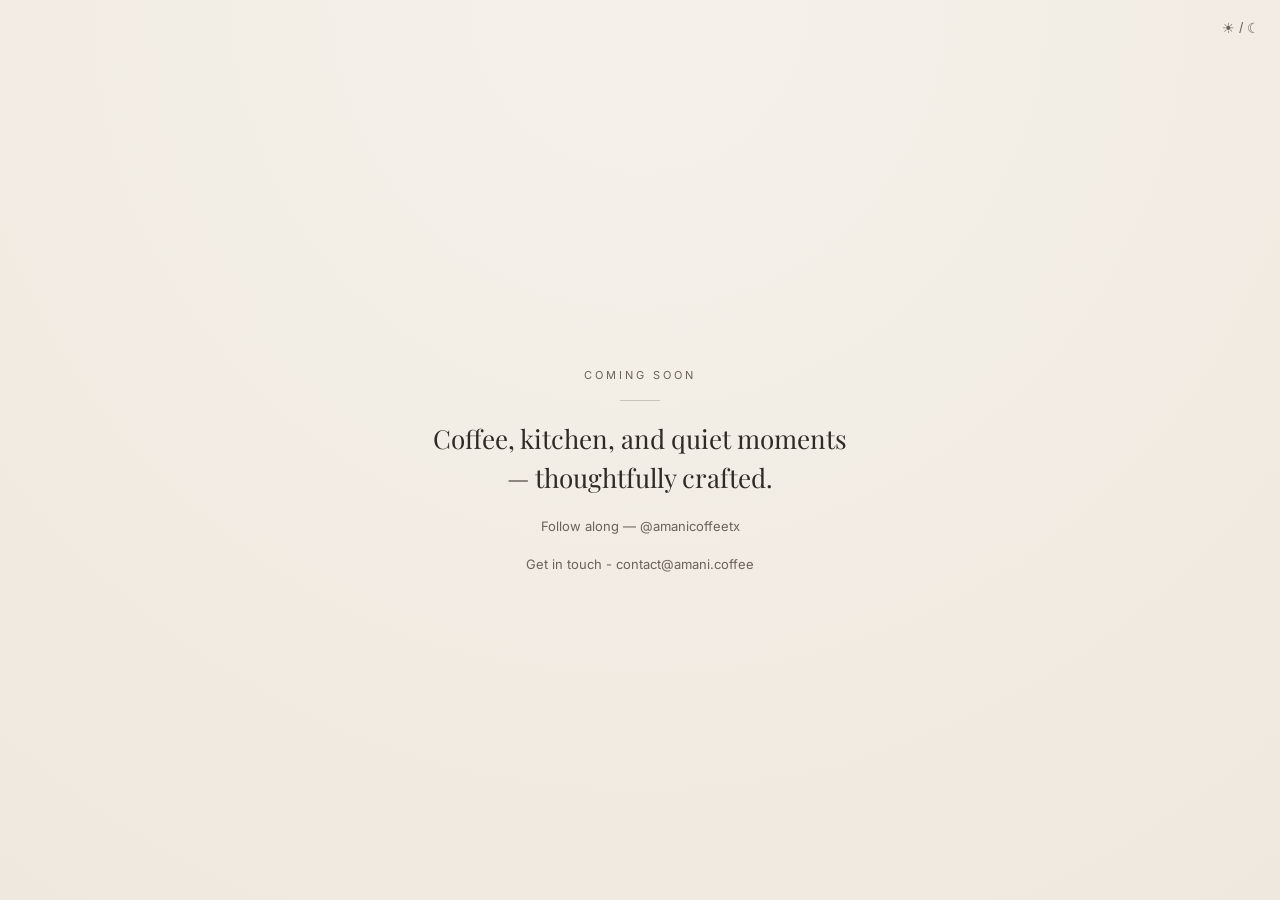
==== index.html @ 6abca42f "Update index.html" ====
<!DOCTYPE html>
<html lang="en" data-theme="light">
<head>
  <meta charset="UTF-8" />
  <meta name="viewport" content="width=device-width, initial-scale=1.0"/>
  <title>amani – coming soon</title>

  <link href="https://fonts.googleapis.com/css2?family=Inter:wght@300;400;500&family=Playfair+Display:wght@400;500&display=swap" rel="stylesheet">
  <link rel="stylesheet" href="styles.css" />
</head>
<body>

<button id="theme-toggle">☀︎ / ☾</button>

<main class="container">

  <div class="logo"></div>

  <div class="content">
    <p class="eyebrow">coming soon</p>

    <div class="divider"></div>

    <h1>
      Coffee, kitchen, and quiet moments —
      thoughtfully crafted.
    </h1>

    <div class="social">
      <a href="https://instagram.com/amanicoffeetx" target="_blank">
        Follow along — @amanicoffeetx
      </a>
    </div>

    <div class="social">
      <a href="mailto:contact@amani.coffee">Get in touch - contact@amani.coffee</a>
    </div>
  </div>

</main>

<script>
const toggle = document.getElementById('theme-toggle');
const root = document.documentElement;

const savedTheme = localStorage.getItem('theme');
if (savedTheme) {
  root.setAttribute('data-theme', savedTheme);
} else {
  const prefersDark = window.matchMedia('(prefers-color-scheme: dark)').matches;
  root.setAttribute('data-theme', prefersDark ? 'dark' : 'light');
}

toggle.addEventListener('click', () => {
  const current = root.getAttribute('data-theme');
  const next = current === 'dark' ? 'light' : 'dark';
  root.setAttribute('data-theme', next);
  localStorage.setItem('theme', next);
});
</script>

</body>
</html>
---- styles.css ----
* {
  margin: 0;
  padding: 0;
  box-sizing: border-box;
}

:root {
  --bg: #f5f1ea;
  --bg-soft: #efe8de;
  --text-primary: #2f2a26;
  --text-secondary: #6b625b;
  --accent: #d8cfc3;
}

[data-theme="dark"] {
  --bg: #121212;
  --bg-soft: #1a1a1a;
  --text-primary: #f5f5f5;
  --text-secondary: #b8b8b8;
  --accent: #2a2a2a;
}

body {
  position: relative;
  min-height: 100vh;
  background: radial-gradient(circle at top, var(--bg), var(--bg-soft));
  font-family: 'Inter', sans-serif;
  color: var(--text-primary);
  display: flex;
  align-items: center;
  justify-content: center;
  padding: 24px;
}

.container {
  display: flex;
  flex-direction: column;
  align-items: center;
  gap: 40px;
  max-width: 520px;
  width: 100%;
  text-align: center;
  animation: fadeIn 1.2s ease;
}

.logo {
  width: clamp(180px, 34vw, 300px);
  height: auto;
}

.content {
  display: flex;
  flex-direction: column;
  align-items: center;
  gap: 18px;
}

.eyebrow {
  font-size: 11px;
  letter-spacing: 3px;
  text-transform: uppercase;
  color: var(--text-secondary);
}

.divider {
  width: 40px;
  height: 1px;
  background: var(--text-secondary);
  opacity: 0.3;
}

h1 {
  font-family: 'Playfair Display', serif;
  font-size: clamp(20px, 3vw, 26px);
  font-weight: 400;
  line-height: 1.5;
  max-width: 420px;
}

.social a {
  font-size: 13px;
  color: var(--text-secondary);
  text-decoration: none;
  border-bottom: 1px solid transparent;
  transition: all 0.2s ease;
}

.social a:hover {
  border-bottom: 1px solid var(--text-secondary);
  color: var(--text-primary);
}

#theme-toggle {
  position: absolute;
  top: 20px;
  right: 20px;
  background: transparent;
  border: none;
  font-size: 14px;
  cursor: pointer;
  color: var(--text-secondary);
}

@keyframes fadeIn {
  from {
    opacity: 0;
    transform: translateY(8px);
  }
  to {
    opacity: 1;
    transform: translateY(0);
  }
}

@media (max-width: 480px) {
  .container {
    gap: 28px;
  }
}
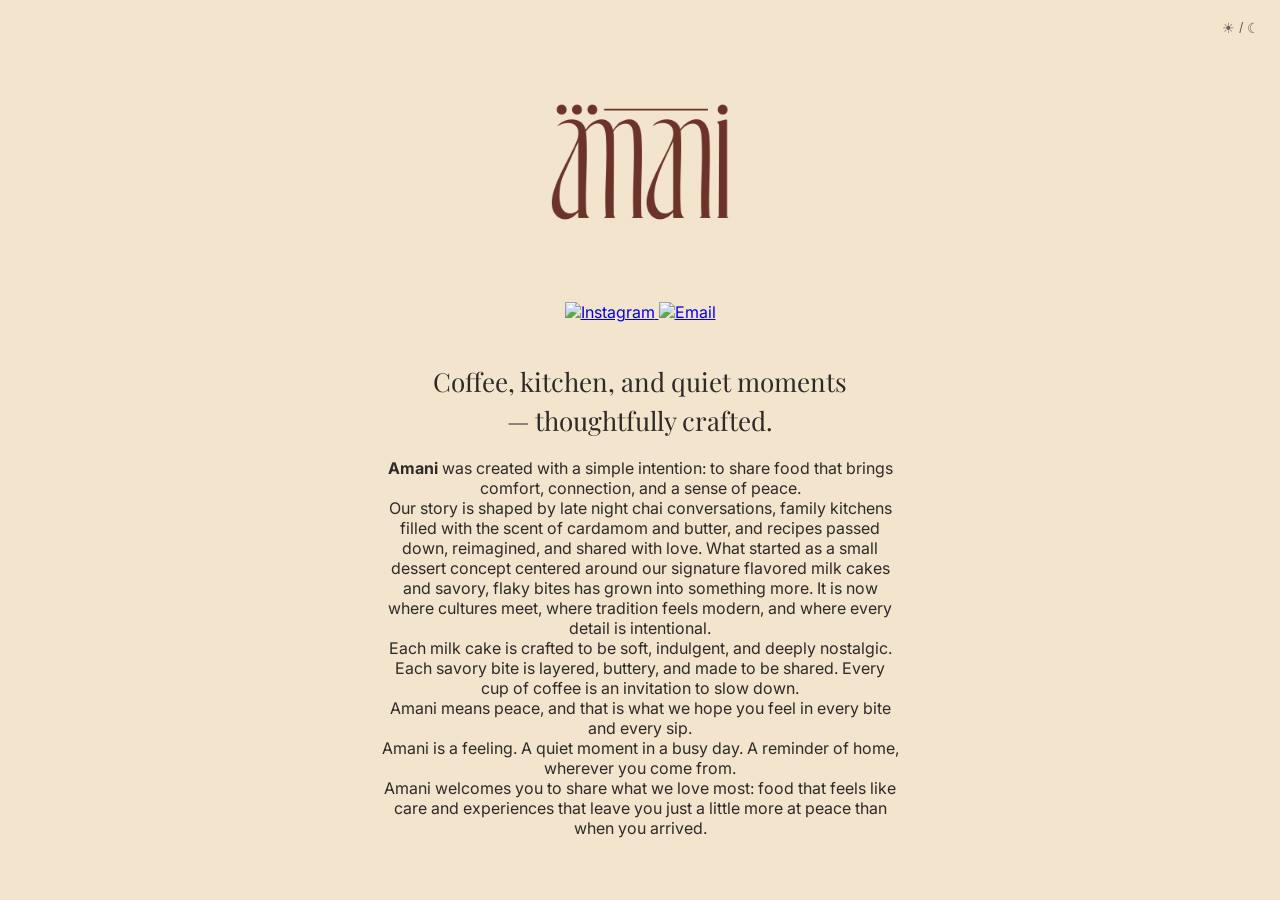
==== commit 3b070bd7: "Update index.html" ====
--- a/index.html
+++ b/index.html
@@ -15,27 +15,51 @@
 <main class="container">
 
   <div class="logo"></div>
+  
+  <div class="social-icons">
+    <a href="https://instagram.com/amanicoffeetx" target="_blank" aria-label="Instagram">
+      <img src="instagram-icon.svg" alt="Instagram" />
+    </a>
+    <a href="mailto:contact@amani.coffee" aria-label="Email">
+      <img src="email-icon.svg" alt="Email" />
+    </a>
+  </div>
 
   <div class="content">
-    <p class="eyebrow">coming soon</p>
+    <!-- <p class="eyebrow">coming soon</p>
 
-    <div class="divider"></div>
+    <div class="divider"></div> -->
 
     <h1>
       Coffee, kitchen, and quiet moments —
       thoughtfully crafted.
     </h1>
 
-    <div class="social">
-      <a href="https://instagram.com/amanicoffeetx" target="_blank">
-        Follow along — @amanicoffeetx
-      </a>
+    <div class="story">
+      <p>
+        <strong>Amani</strong> was created with a simple intention: to share food that brings comfort, connection, and a sense of peace.
+      </p>
+    
+      <p>
+        Our story is shaped by late night chai conversations, family kitchens filled with the scent of cardamom and butter, and recipes passed down, reimagined, and shared with love. What started as a small dessert concept centered around our signature flavored milk cakes and savory, flaky bites has grown into something more. It is now where cultures meet, where tradition feels modern, and where every detail is intentional.
+      </p>
+    
+      <p>
+        Each milk cake is crafted to be soft, indulgent, and deeply nostalgic. Each savory bite is layered, buttery, and made to be shared. Every cup of coffee is an invitation to slow down.
+      </p>
+    
+      <p>
+        Amani means peace, and that is what we hope you feel in every bite and every sip.
+      </p>
+    
+      <p class="emphasis">
+        Amani is a feeling. A quiet moment in a busy day. A reminder of home, wherever you come from.
+      </p>
+    
+      <p>
+        Amani welcomes you to share what we love most: food that feels like care and experiences that leave you just a little more at peace than when you arrived.
+      </p>
     </div>
-
-    <div class="social">
-      <a href="mailto:contact@amani.coffee">Get in touch - contact@amani.coffee</a>
-    </div>
-  </div>
 
 </main>
 
--- a/styles.css
+++ b/styles.css
@@ -4,17 +4,28 @@
   box-sizing: border-box;
 }
 
+.logo::before {
+  content: "";
+  display: block;
+  width: 100%;
+  aspect-ratio: 3 / 1; /* adjust to your logo */
+
+  background: url('/amani_logo_2.png') no-repeat center / contain;
+}
+
+[data-theme="dark"] .logo::before {
+  background: url('/amani_logo_dark_2.png') no-repeat center / contain;
+}
+
 :root {
-  --bg: #f5f1ea;
-  --bg-soft: #efe8de;
+  --bg: #f3e4cd;
   --text-primary: #2f2a26;
   --text-secondary: #6b625b;
   --accent: #d8cfc3;
 }
 
 [data-theme="dark"] {
-  --bg: #121212;
-  --bg-soft: #1a1a1a;
+  --bg: #6b3328;
   --text-primary: #f5f5f5;
   --text-secondary: #b8b8b8;
   --accent: #2a2a2a;
@@ -23,7 +34,7 @@
 body {
   position: relative;
   min-height: 100vh;
-  background: radial-gradient(circle at top, var(--bg), var(--bg-soft));
+  background-color: var(--bg); /* 👈 change this */
   font-family: 'Inter', sans-serif;
   color: var(--text-primary);
   display: flex;
@@ -44,7 +55,7 @@
 }
 
 .logo {
-  width: clamp(180px, 34vw, 300px);
+  width: clamp(200px, 50vw, 600px);
   height: auto;
 }
 
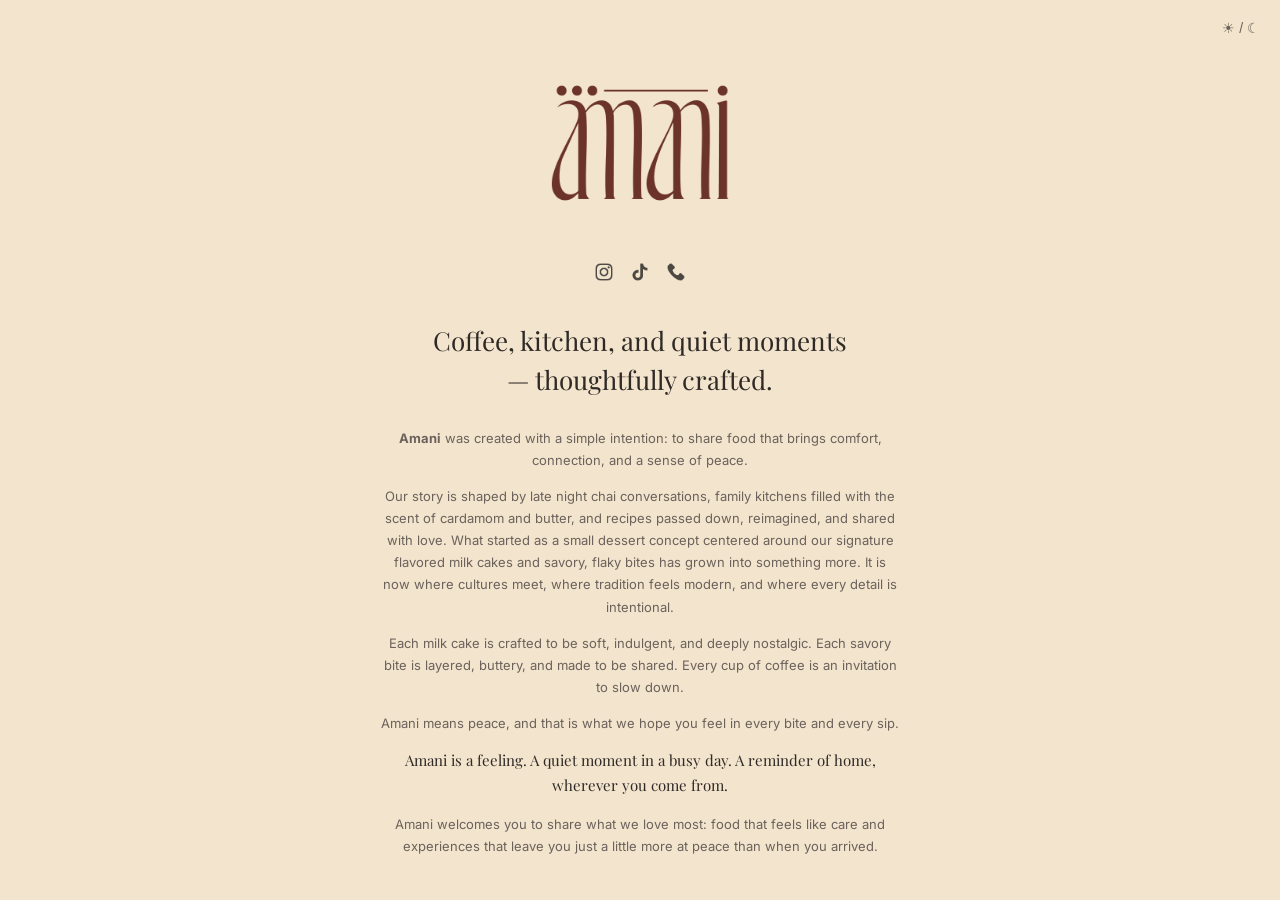
==== commit f83427b1: "Update index.html" ====
--- a/index.html
+++ b/index.html
@@ -17,12 +17,9 @@
   <div class="logo"></div>
   
   <div class="social-icons">
-    <a href="https://instagram.com/amanicoffeetx" target="_blank" aria-label="Instagram">
-      <img src="instagram-icon.svg" alt="Instagram" />
-    </a>
-    <a href="mailto:contact@amani.coffee" aria-label="Email">
-      <img src="email-icon.svg" alt="Email" />
-    </a>
+     <div class="insta"></div>
+     <div class="tiktok"></div>
+     <div class="phone"></div>
   </div>
 
   <div class="content">
--- a/styles.css
+++ b/styles.css
@@ -2,6 +2,61 @@
   margin: 0;
   padding: 0;
   box-sizing: border-box;
+}
+
+.social-icons {
+  display: flex;
+  gap: 18px;
+  justify-content: center;
+  align-items: center;
+  margin-top: -20px; /* pulls closer to logo nicely */
+}
+
+.insta::before {
+  content: "";
+  display: block;
+  width: 18px;
+  height: 18px;
+  opacity: 0.7;
+  transition: opacity 0.2s ease, transform 0.2s ease;
+  background: url('/insta_light.png') no-repeat center / contain;
+}
+
+[data-theme="dark"] .insta::before {
+  background: url('/insta_dark.png') no-repeat center / contain;
+}
+
+.phone::before {
+  content: "";
+  display: block;
+  width: 18px;
+  height: 18px;
+  opacity: 0.7;
+  transition: opacity 0.2s ease, transform 0.2s ease;
+  background: url('/phone_light.png') no-repeat center / contain;
+}
+
+[data-theme="dark"] .phone::before {
+  background: url('/phone_dark.png') no-repeat center / contain;
+}
+
+.tiktok::before {
+  content: "";
+  display: block;
+  width: 18px;
+  height: 18px;
+  opacity: 0.7;
+  transition: opacity 0.2s ease, transform 0.2s ease;
+  background: url('/tiktok_light.png') no-repeat center / contain;
+}
+
+[data-theme="dark"] .tiktok::before {
+  background: url('/tiktok_dark.png') no-repeat center / contain;
+}
+
+.social-icons div:hover {
+  opacity: 1;
+  transform: translateY(-1px);
 }
 
 .logo::before {
@@ -88,16 +143,23 @@
   max-width: 420px;
 }
 
-.social a {
-  font-size: 13px;
-  color: var(--text-secondary);
-  text-decoration: none;
-  border-bottom: 1px solid transparent;
-  transition: all 0.2s ease;
+.story {
+  max-width: 520px;
+  display: flex;
+  flex-direction: column;
+  gap: 14px;
+  margin-top: 10px;
 }
 
-.social a:hover {
-  border-bottom: 1px solid var(--text-secondary);
+.story p {
+  font-size: 13px;
+  line-height: 1.7;
+  color: var(--text-secondary);
+}
+
+.story .emphasis {
+  font-family: 'Playfair Display', serif;
+  font-size: 15px;
   color: var(--text-primary);
 }
 
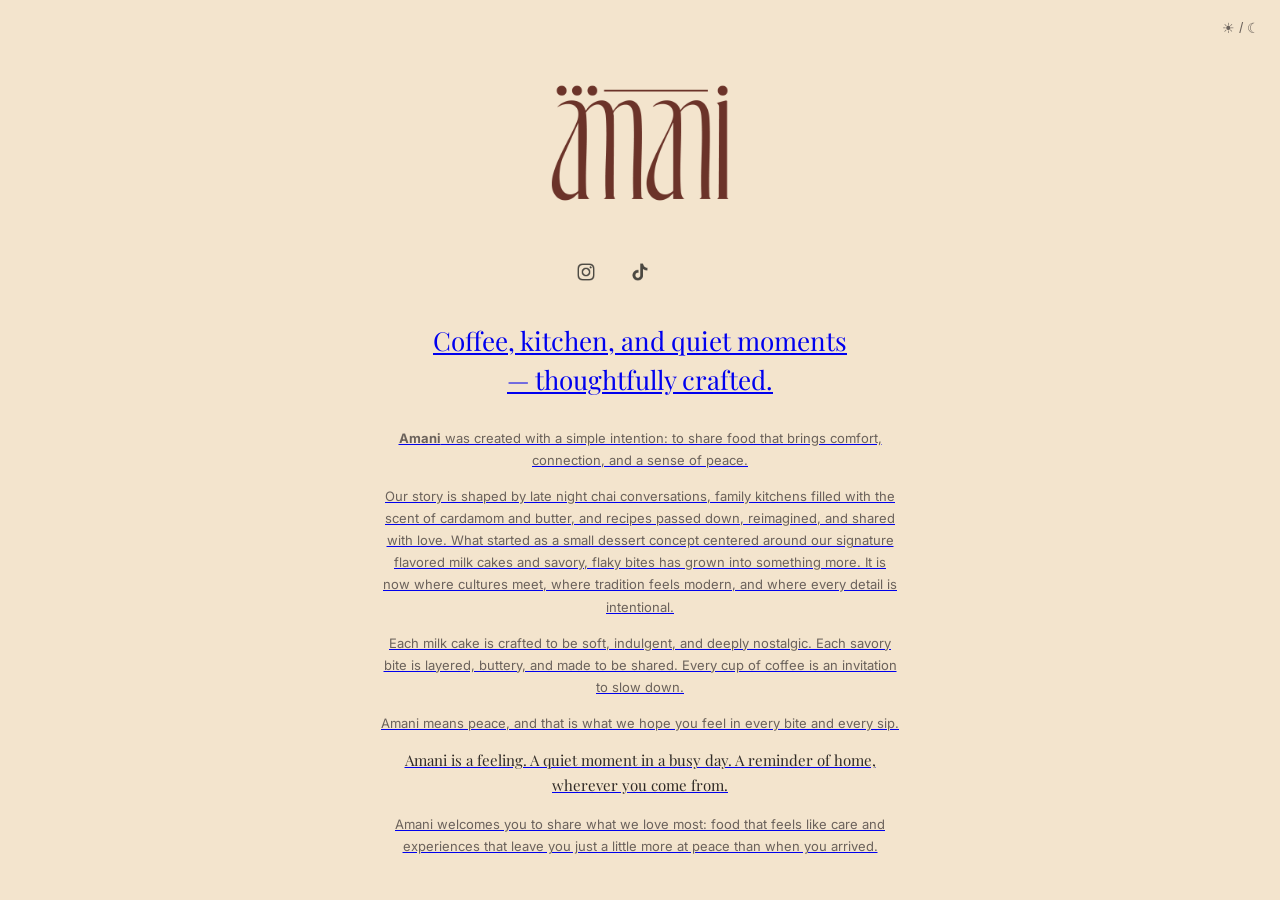
==== commit 6bc51226: "Update index.html" ====
--- a/index.html
+++ b/index.html
@@ -17,9 +17,9 @@
   <div class="logo"></div>
   
   <div class="social-icons">
-     <div class="insta"></div>
-     <div class="tiktok"></div>
-     <div class="phone"></div>
+     <div class="insta"><a href="https://instagram.com/amanicoffeetx" target="_blank" aria-label="Instagram" /></div>
+     <div class="tiktok"><a href="https://tiktok.com/@amanicoffeetx" target="_blank" aria-label="Tiktok" /></div>
+     <div class="email"><a href="mailto:contact@amani.coffee" aria-label="Email" /></div>
   </div>
 
   <div class="content">
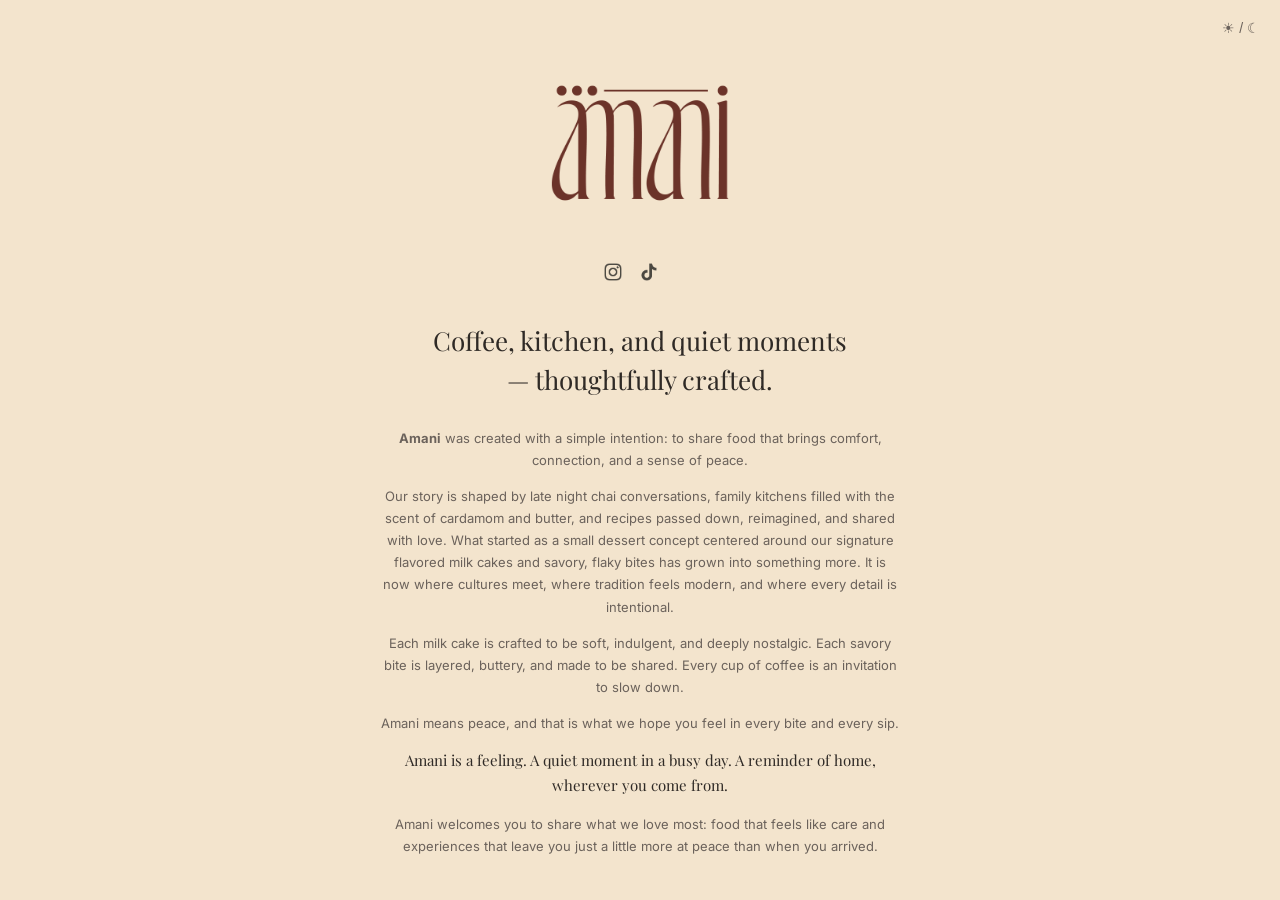
==== commit 3cbbd58f: "Update index.html" ====
--- a/index.html
+++ b/index.html
@@ -17,9 +17,9 @@
   <div class="logo"></div>
   
   <div class="social-icons">
-     <div class="insta"><a href="https://instagram.com/amanicoffeetx" target="_blank" aria-label="Instagram" /></div>
-     <div class="tiktok"><a href="https://tiktok.com/@amanicoffeetx" target="_blank" aria-label="Tiktok" /></div>
-     <div class="email"><a href="mailto:contact@amani.coffee" aria-label="Email" /></div>
+     <div class="insta"><a href="https://instagram.com/amanicoffeetx" target="_blank" aria-label="Instagram"></a></div>
+     <div class="tiktok"><a href="https://tiktok.com/@amanicoffeetx" target="_blank" aria-label="Tiktok"></a></div>
+     <div class="email"><a href="mailto:contact@amani.coffee" target="_blank" aria-label="Email"></a></div>
   </div>
 
   <div class="content">
--- a/styles.css
+++ b/styles.css
@@ -163,6 +163,10 @@
   color: var(--text-primary);
 }
 
+.main {
+  text-align: justify;
+}
+
 #theme-toggle {
   position: absolute;
   top: 20px;
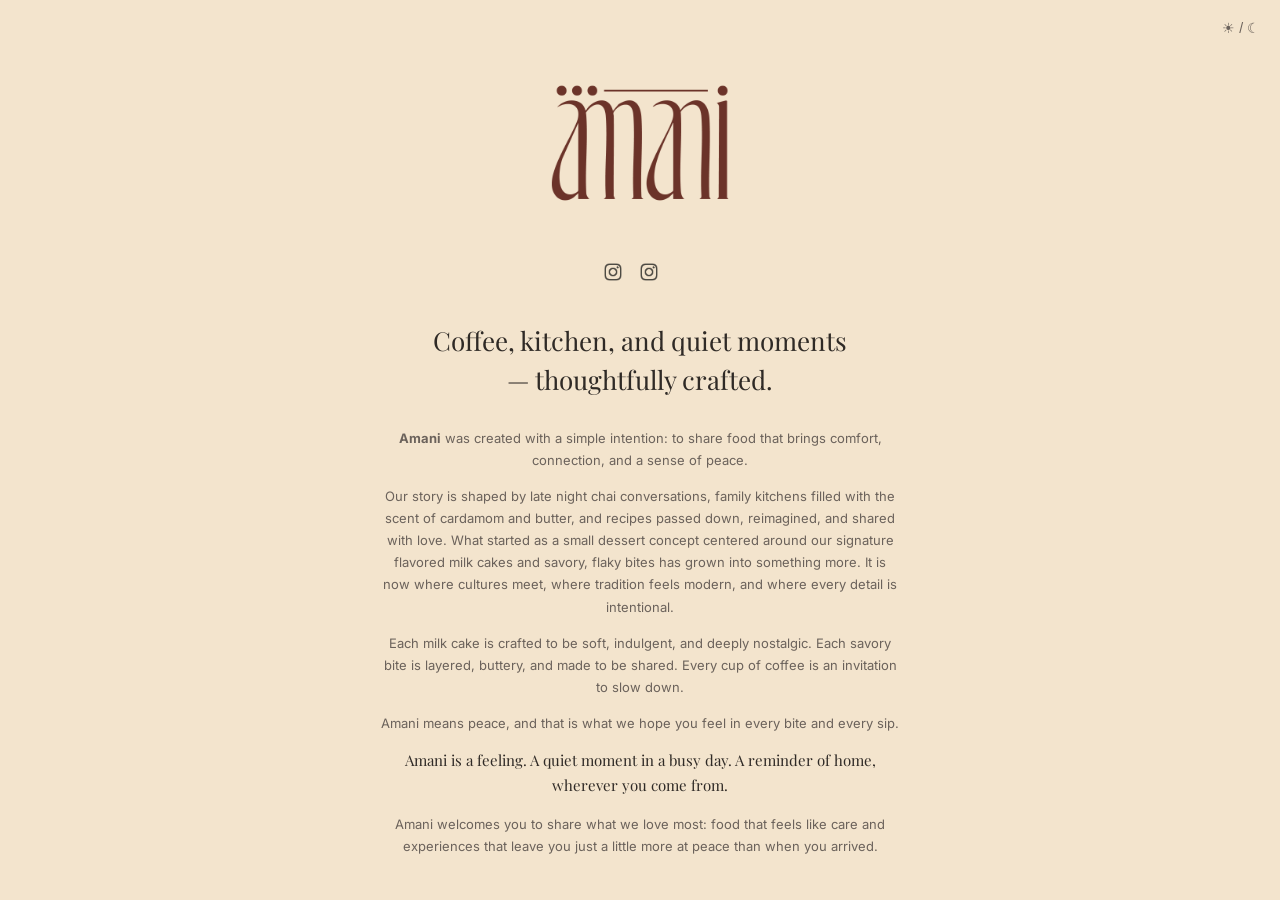
==== commit 4768f74a: "Update index.html" ====
--- a/index.html
+++ b/index.html
@@ -17,9 +17,9 @@
   <div class="logo"></div>
   
   <div class="social-icons">
-     <div class="insta"><a href="https://instagram.com/amanicoffeetx" target="_blank" aria-label="Instagram"></a></div>
-     <div class="tiktok"><a href="https://tiktok.com/@amanicoffeetx" target="_blank" aria-label="Tiktok"></a></div>
-     <div class="email"><a href="mailto:contact@amani.coffee" target="_blank" aria-label="Email"></a></div>
+    <a href="https://instagram.com/amanicoffeetx" target="_blank" class="icon insta" aria-label="Instagram"></a>
+    <a href="https://tiktok.com/@amanicoffeetx" target="_blank" class="icon insta" aria-label="Tiktok"></a>
+    <a href="mailto:contact@amani.coffee" class="icon email" aria-label="Email"></a>
   </div>
 
   <div class="content">
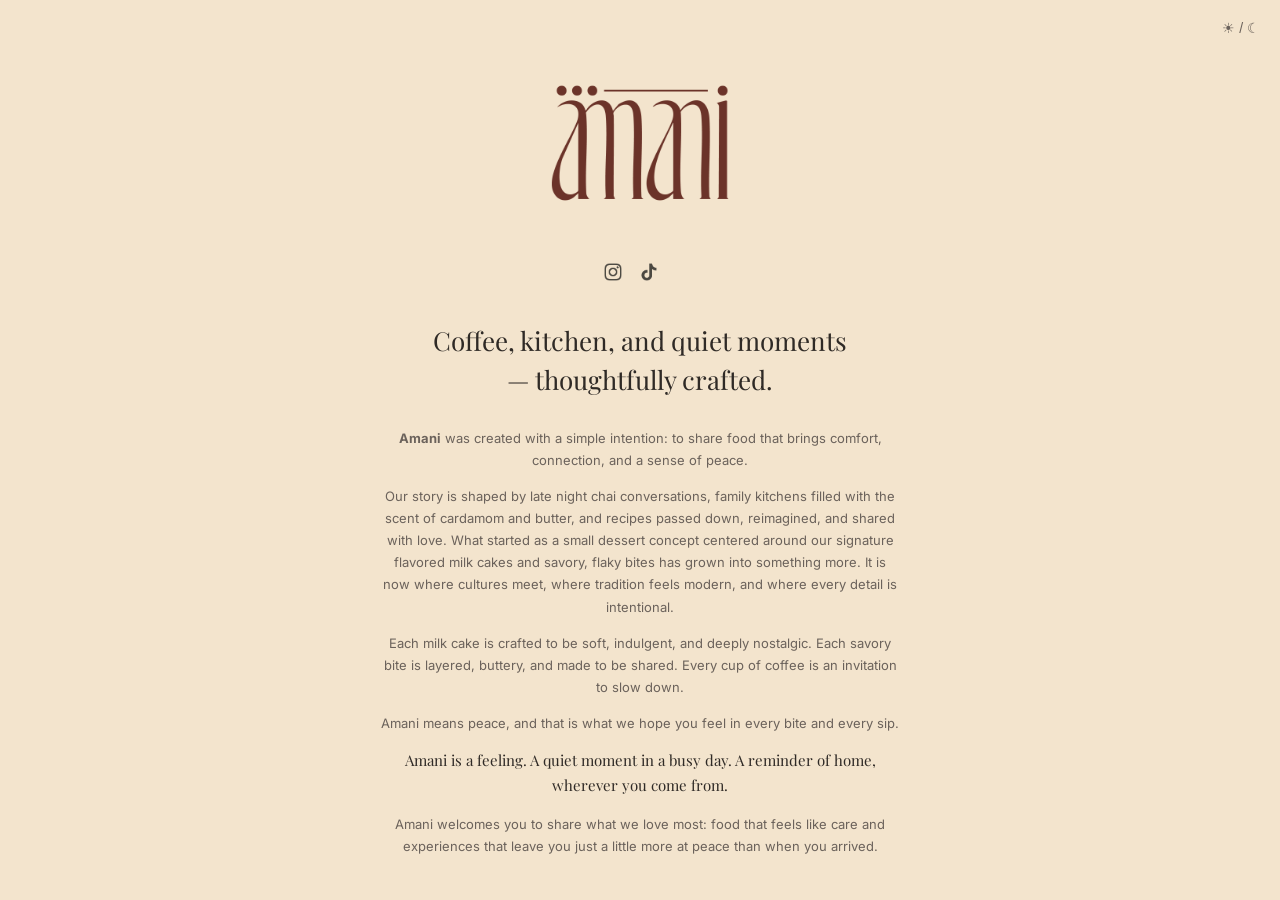
==== commit 6bbc94a4: "Update index.html" ====
--- a/index.html
+++ b/index.html
@@ -18,7 +18,7 @@
   
   <div class="social-icons">
     <a href="https://instagram.com/amanicoffeetx" target="_blank" class="icon insta" aria-label="Instagram"></a>
-    <a href="https://tiktok.com/@amanicoffeetx" target="_blank" class="icon insta" aria-label="Tiktok"></a>
+    <a href="https://tiktok.com/@amanicoffeetx" target="_blank" class="icon tiktok" aria-label="Tiktok"></a>
     <a href="mailto:contact@amani.coffee" class="icon email" aria-label="Email"></a>
   </div>
 
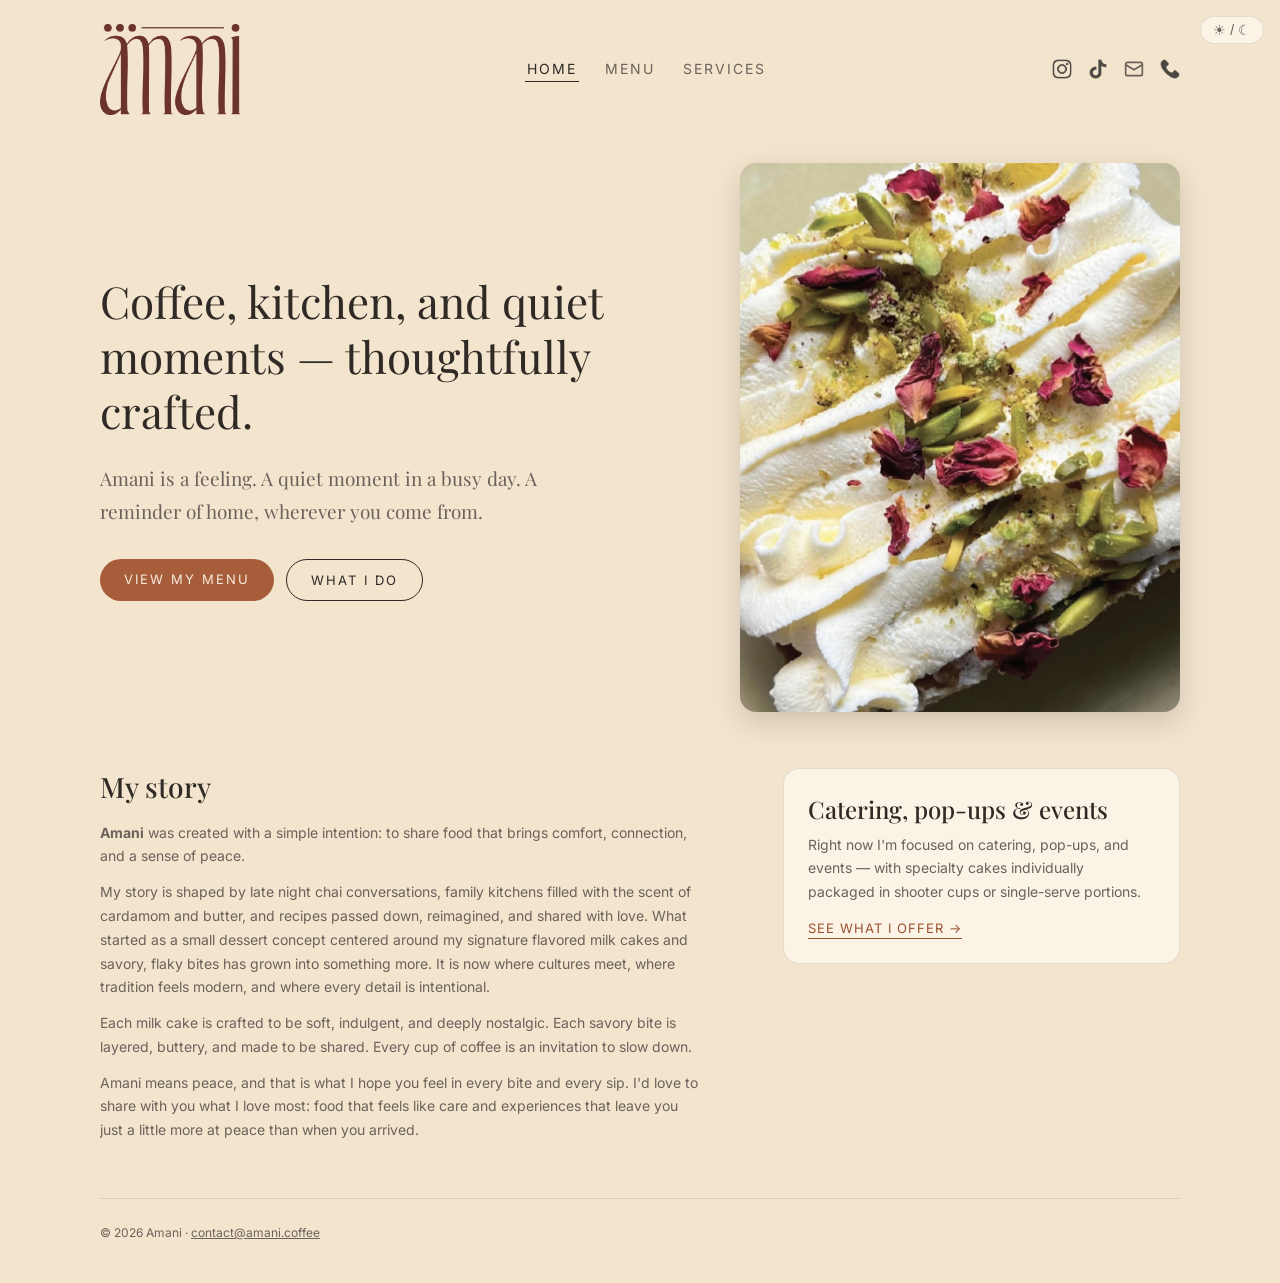
==== commit 19a33269: "Updates" ====
--- a/index.html
+++ b/index.html
@@ -3,82 +3,101 @@
 <head>
   <meta charset="UTF-8" />
   <meta name="viewport" content="width=device-width, initial-scale=1.0"/>
-  <title>amani – coming soon</title>
+  <title>Amani — coffee, kitchen & quiet moments</title>
+  <meta name="description" content="Amani is a coffee and dessert concept built around signature flavored milk cakes and savory, flaky bites. Amani means peace." />
 
+  <link rel="preconnect" href="https://fonts.googleapis.com">
+  <link rel="preconnect" href="https://fonts.gstatic.com" crossorigin>
   <link href="https://fonts.googleapis.com/css2?family=Inter:wght@300;400;500&family=Playfair+Display:wght@400;500&display=swap" rel="stylesheet">
   <link rel="stylesheet" href="styles.css" />
 </head>
 <body>
 
-<button id="theme-toggle">☀︎ / ☾</button>
+<a class="skip-link" href="#main">Skip to content</a>
 
-<main class="container">
+<button id="theme-toggle" type="button" aria-label="Switch to dark mode" aria-pressed="false">☀︎ / ☾</button>
 
-  <div class="logo"></div>
-  
-  <div class="social-icons">
-    <a href="https://instagram.com/amanicoffeetx" target="_blank" class="icon insta" aria-label="Instagram"></a>
-    <a href="https://tiktok.com/@amanicoffeetx" target="_blank" class="icon tiktok" aria-label="Tiktok"></a>
-    <a href="mailto:contact@amani.coffee" class="icon email" aria-label="Email"></a>
-  </div>
+<header class="site-header">
+  <a class="logo" href="index.html" aria-label="Amani — home"></a>
 
-  <div class="content">
-    <!-- <p class="eyebrow">coming soon</p>
+  <nav class="site-nav" aria-label="Primary">
+    <a href="index.html" aria-current="page">home</a>
+    <a href="menu.html">menu</a>
+    <a href="services.html">services</a>
+  </nav>
 
-    <div class="divider"></div> -->
+  <ul class="social-icons">
+    <li><a href="https://instagram.com/amanicoffeetx" target="_blank" rel="noopener" class="icon insta" aria-label="Amani on Instagram"></a></li>
+    <li><a href="https://tiktok.com/@amanicoffeetx" target="_blank" rel="noopener" class="icon tiktok" aria-label="Amani on TikTok"></a></li>
+    <li><a href="mailto:contact@amani.coffee" class="icon email" aria-label="Email Amani"></a></li>
+    <li><a href="tel:+12019361308" class="icon phone" aria-label="Call Amani at 201 936 1308"></a></li>
+  </ul>
+</header>
 
-    <h1>
-      Coffee, kitchen, and quiet moments —
-      thoughtfully crafted.
-    </h1>
+<main class="home" id="main">
 
+  <section class="hero">
+    <div class="hero-text">
+      <h1>Coffee, kitchen, and quiet moments — thoughtfully crafted.</h1>
+      <p class="hero-emphasis">
+        Amani is a feeling. A quiet moment in a busy day. A reminder of home,
+        wherever you come from.
+      </p>
+      <div class="hero-actions">
+        <a class="cta" href="menu.html">View my menu</a>
+        <a class="cta cta--ghost" href="services.html">What I do</a>
+      </div>
+    </div>
+
+    <img
+      class="hero-image"
+      src="cake.jpg"
+      width="1000"
+      height="1247"
+      loading="eager"
+      alt="A slice of milk cake topped with whipped cream, slivered pistachios, and dried rose petals."
+    />
+  </section>
+
+  <section class="home-lower">
     <div class="story">
+      <h2 class="story-heading">My story</h2>
+
       <p>
         <strong>Amani</strong> was created with a simple intention: to share food that brings comfort, connection, and a sense of peace.
       </p>
-    
+
       <p>
-        Our story is shaped by late night chai conversations, family kitchens filled with the scent of cardamom and butter, and recipes passed down, reimagined, and shared with love. What started as a small dessert concept centered around our signature flavored milk cakes and savory, flaky bites has grown into something more. It is now where cultures meet, where tradition feels modern, and where every detail is intentional.
+        My story is shaped by late night chai conversations, family kitchens filled with the scent of cardamom and butter, and recipes passed down, reimagined, and shared with love. What started as a small dessert concept centered around my signature flavored milk cakes and savory, flaky bites has grown into something more. It is now where cultures meet, where tradition feels modern, and where every detail is intentional.
       </p>
-    
+
       <p>
         Each milk cake is crafted to be soft, indulgent, and deeply nostalgic. Each savory bite is layered, buttery, and made to be shared. Every cup of coffee is an invitation to slow down.
       </p>
-    
+
       <p>
-        Amani means peace, and that is what we hope you feel in every bite and every sip.
-      </p>
-    
-      <p class="emphasis">
-        Amani is a feeling. A quiet moment in a busy day. A reminder of home, wherever you come from.
-      </p>
-    
-      <p>
-        Amani welcomes you to share what we love most: food that feels like care and experiences that leave you just a little more at peace than when you arrived.
+        Amani means peace, and that is what I hope you feel in every bite and every sip. I'd love to share with you what I love most: food that feels like care and experiences that leave you just a little more at peace than when you arrived.
       </p>
     </div>
 
+    <aside class="home-services" aria-labelledby="home-services-heading">
+      <h2 id="home-services-heading">Catering, pop-ups &amp; events</h2>
+      <p>
+        Right now I'm focused on catering, pop-ups, and events — with specialty cakes
+        individually packaged in shooter cups or single-serve portions.
+      </p>
+      <a class="link-arrow" href="services.html">See what I offer</a>
+    </aside>
+  </section>
+
 </main>
 
-<script>
-const toggle = document.getElementById('theme-toggle');
-const root = document.documentElement;
+<footer class="site-footer">
+  <p>© <span id="year">2026</span> Amani · <a href="mailto:contact@amani.coffee">contact@amani.coffee</a></p>
+</footer>
 
-const savedTheme = localStorage.getItem('theme');
-if (savedTheme) {
-  root.setAttribute('data-theme', savedTheme);
-} else {
-  const prefersDark = window.matchMedia('(prefers-color-scheme: dark)').matches;
-  root.setAttribute('data-theme', prefersDark ? 'dark' : 'light');
-}
-
-toggle.addEventListener('click', () => {
-  const current = root.getAttribute('data-theme');
-  const next = current === 'dark' ? 'light' : 'dark';
-  root.setAttribute('data-theme', next);
-  localStorage.setItem('theme', next);
-});
-</script>
+<script src="script.js"></script>
+<script>document.getElementById('year').textContent = new Date().getFullYear();</script>
 
 </body>
 </html>
--- a/styles.css
+++ b/styles.css
@@ -4,193 +4,845 @@
   box-sizing: border-box;
 }
 
-.social-icons {
-  display: flex;
-  gap: 18px;
-  justify-content: center;
+/* ----------------------------------------------------------------
+   Design tokens
+
+   Breakpoints (CSS can't read custom properties inside @media, so
+   they're documented here and used in the blocks at the bottom):
+     - lap:    max-width 860px   (multi-column layouts collapse)
+     - mobile: max-width 600px   (tighter spacing, stacked header)
+
+   Card grids use auto-fit/minmax so they reflow on their own and
+   need no breakpoint of their own.
+----------------------------------------------------------------- */
+:root {
+  /* Color — light theme */
+  --bg: #f3e4cd;
+  --surface: #fbf3e6;
+  --text-primary: #2f2a26;
+  --text-secondary: #6b625b;
+  --accent: #d8cfc3;
+  --border: rgba(47, 42, 38, 0.12);
+
+  /* Menu accents — band backgrounds + contrasting text on them */
+  --sweet: #a85d3a;
+  --sweet-contrast: #f6ece0;
+  --salty: #66664c;
+  --salty-contrast: #efe9da;
+
+  /* Item names sit on the page background, so they need their own
+     tokens that stay legible against --bg in each theme. */
+  --sweet-name: #9c5232;
+  --salty-name: #585842;
+
+  --focus-ring: #8a5a3c;
+
+  /* Spacing scale (4px base) */
+  --space-3xs: 4px;
+  --space-2xs: 8px;
+  --space-xs: 12px;
+  --space-sm: 16px;
+  --space-md: 24px;
+  --space-lg: 32px;
+  --space-xl: 40px;
+  --space-2xl: 48px;
+  --space-3xl: 56px;
+
+  /* Corner radius scale */
+  --radius-xs: 4px;
+  --radius-sm: 8px;
+  --radius-md: 12px;
+  --radius-lg: 16px;
+  --radius-pill: 999px;
+
+  /* Motion */
+  --transition: 0.2s ease;
+
+  /* Shared content width */
+  --content: 1080px;
+}
+
+[data-theme="dark"] {
+  --bg: #6b3328;
+  --surface: #7a4034;
+  --text-primary: #f5f1ea;
+  --text-secondary: #e0cfc4;
+  --accent: #2a2a2a;
+  --border: rgba(255, 255, 255, 0.16);
+
+  /* Deeper, muted bands with light text — a bright block on the dark
+     page glares, so dark mode goes light-on-dark instead. */
+  --sweet: #95543a;
+  --sweet-contrast: #f6ece0;
+  --salty: #646449;
+  --salty-contrast: #eef0e0;
+
+  /* Lighter tints so names stay readable on the dark brown background. */
+  --sweet-name: #e8a884;
+  --salty-name: #c2c89e;
+
+  --focus-ring: #e7c8a8;
+}
+
+/* ----------------------------------------------------------------
+   Base
+----------------------------------------------------------------- */
+body {
+  position: relative;
+  min-height: 100vh;
+  background-color: var(--bg);
+  font-family: 'Inter', sans-serif;
+  color: var(--text-primary);
+  display: flex;
+  flex-direction: column;
   align-items: center;
-  margin-top: -20px; /* pulls closer to logo nicely */
-}
-
-.insta::before {
-  content: "";
+  padding: 0 var(--space-xl) var(--space-xl);
+  -webkit-font-smoothing: antialiased;
+}
+
+a {
+  color: inherit;
+}
+
+img {
+  max-width: 100%;
+  height: auto;
   display: block;
-  width: 18px;
-  height: 18px;
-  opacity: 0.7;
-  transition: opacity 0.2s ease, transform 0.2s ease;
-  background: url('/insta_light.png') no-repeat center / contain;
-}
-
-[data-theme="dark"] .insta::before {
-  background: url('/insta_dark.png') no-repeat center / contain;
-}
-
-.phone::before {
-  content: "";
+}
+
+p {
+  line-height: 1.7;
+}
+
+/* ----------------------------------------------------------------
+   Accessibility helpers
+----------------------------------------------------------------- */
+.skip-link {
+  position: absolute;
+  left: var(--space-xs);
+  top: calc(-1 * var(--space-2xl));
+  background: var(--surface);
+  color: var(--text-primary);
+  padding: var(--space-2xs) var(--space-sm);
+  border-radius: var(--radius-sm);
+  border: 1px solid var(--border);
+  font-size: 14px;
+  z-index: 100;
+  transition: top var(--transition);
+}
+
+.skip-link:focus {
+  top: var(--space-xs);
+}
+
+:focus-visible {
+  outline: 2px solid var(--focus-ring);
+  outline-offset: 3px;
+  border-radius: var(--radius-xs);
+}
+
+.sr-only {
+  position: absolute;
+  width: 1px;
+  height: 1px;
+  padding: 0;
+  margin: -1px;
+  overflow: hidden;
+  clip: rect(0, 0, 0, 0);
+  white-space: nowrap;
+  border: 0;
+}
+
+/* ----------------------------------------------------------------
+   Header — horizontal bar (logo left · nav · social right)
+----------------------------------------------------------------- */
+.site-header {
+  width: 100%;
+  max-width: var(--content);
+  display: flex;
+  flex-direction: row;
+  align-items: center;
+  justify-content: space-between;
+  flex-wrap: wrap;
+  gap: var(--space-sm) var(--space-md);
+  padding: var(--space-md) 0;
+}
+
+.logo {
   display: block;
-  width: 18px;
-  height: 18px;
-  opacity: 0.7;
-  transition: opacity 0.2s ease, transform 0.2s ease;
-  background: url('/phone_light.png') no-repeat center / contain;
-}
-
-[data-theme="dark"] .phone::before {
-  background: url('/phone_dark.png') no-repeat center / contain;
-}
-
-.tiktok::before {
-  content: "";
-  display: block;
-  width: 18px;
-  height: 18px;
-  opacity: 0.7;
-  transition: opacity 0.2s ease, transform 0.2s ease;
-  background: url('/tiktok_light.png') no-repeat center / contain;
-}
-
-[data-theme="dark"] .tiktok::before {
-  background: url('/tiktok_dark.png') no-repeat center / contain;
-}
-
-.social-icons div:hover {
-  opacity: 1;
-  transform: translateY(-1px);
+  width: clamp(112px, 11vw, 140px);
 }
 
 .logo::before {
   content: "";
   display: block;
   width: 100%;
-  aspect-ratio: 3 / 1; /* adjust to your logo */
-
-  background: url('/amani_logo_2.png') no-repeat center / contain;
+  aspect-ratio: 900 / 584; /* tight bounds of the wordmark art */
+  background: url('amani_logo_trim.png') no-repeat left center / contain;
 }
 
 [data-theme="dark"] .logo::before {
-  background: url('/amani_logo_dark_2.png') no-repeat center / contain;
-}
-
-:root {
-  --bg: #f3e4cd;
-  --text-primary: #2f2a26;
-  --text-secondary: #6b625b;
-  --accent: #d8cfc3;
-}
-
-[data-theme="dark"] {
-  --bg: #6b3328;
-  --text-primary: #f5f5f5;
-  --text-secondary: #b8b8b8;
-  --accent: #2a2a2a;
-}
-
-body {
+  background: url('amani_logo_dark_trim.png') no-repeat left center / contain;
+}
+
+.site-nav {
+  display: flex;
+  gap: var(--space-md);
+}
+
+.site-nav a {
+  text-decoration: none;
+  font-size: 14px;
+  letter-spacing: 2px;
+  text-transform: uppercase;
+  color: var(--text-secondary);
+  padding: var(--space-3xs) 2px;
+  border-bottom: 1px solid transparent;
+  transition: color var(--transition), border-color var(--transition);
+}
+
+.site-nav a:hover {
+  color: var(--text-primary);
+}
+
+.site-nav a[aria-current="page"] {
+  color: var(--text-primary);
+  border-bottom-color: var(--text-primary);
+}
+
+/* ----------------------------------------------------------------
+   Social icons
+----------------------------------------------------------------- */
+.social-icons {
+  display: flex;
+  gap: var(--space-sm);
+  justify-content: center;
+  align-items: center;
+  list-style: none;
+}
+
+.social-icons .icon {
+  display: block;
+}
+
+.insta::before,
+.email::before,
+.tiktok::before,
+.phone::before {
+  content: "";
+  display: block;
+  width: 20px;
+  height: 20px;
+  opacity: 0.7;
+  transition: opacity var(--transition), transform var(--transition);
+}
+
+.insta::before { background: url('insta_light.png') no-repeat center / contain; }
+.tiktok::before { background: url('tiktok_light.png') no-repeat center / contain; }
+.phone::before { background: url('phone_light.png') no-repeat center / contain; }
+
+[data-theme="dark"] .insta::before { background: url('insta_dark.png') no-repeat center / contain; }
+[data-theme="dark"] .tiktok::before { background: url('tiktok_dark.png') no-repeat center / contain; }
+[data-theme="dark"] .phone::before { background: url('phone_dark.png') no-repeat center / contain; }
+
+/* Envelope icon drawn as a masked SVG so it inherits a theme-aware color. */
+.email::before {
+  background-color: var(--text-primary);
+  -webkit-mask: url("data:image/svg+xml,%3Csvg xmlns='http://www.w3.org/2000/svg' viewBox='0 0 24 24' fill='none' stroke='black' stroke-width='2' stroke-linecap='round' stroke-linejoin='round'%3E%3Crect x='2' y='4' width='20' height='16' rx='2'/%3E%3Cpath d='m22 7-10 6L2 7'/%3E%3C/svg%3E") no-repeat center / contain;
+  mask: url("data:image/svg+xml,%3Csvg xmlns='http://www.w3.org/2000/svg' viewBox='0 0 24 24' fill='none' stroke='black' stroke-width='2' stroke-linecap='round' stroke-linejoin='round'%3E%3Crect x='2' y='4' width='20' height='16' rx='2'/%3E%3Cpath d='m22 7-10 6L2 7'/%3E%3C/svg%3E") no-repeat center / contain;
+}
+
+.social-icons a:hover::before {
+  opacity: 1;
+  transform: translateY(-1px);
+}
+
+/* ----------------------------------------------------------------
+   Shared button
+----------------------------------------------------------------- */
+.cta {
+  display: inline-block;
+  text-decoration: none;
+  font-size: 13px;
+  letter-spacing: 2px;
+  text-transform: uppercase;
+  color: var(--sweet-contrast);
+  background: var(--sweet);
+  padding: var(--space-xs) var(--space-md);
+  border-radius: var(--radius-pill);
+  transition: transform var(--transition), opacity var(--transition);
+}
+
+.cta:hover {
+  transform: translateY(-2px);
+  opacity: 0.95;
+}
+
+.cta--ghost {
+  background: transparent;
+  color: inherit;
+  border: 1px solid currentColor;
+}
+
+/* Section heading shared across pages */
+.section-title {
+  font-family: 'Playfair Display', serif;
+  font-weight: 500;
+  font-size: clamp(24px, 3vw, 32px);
+}
+
+.eyebrow {
+  font-family: 'Playfair Display', serif;
+  font-style: italic;
+  font-size: 16px;
+  color: var(--text-secondary);
+}
+
+/* ----------------------------------------------------------------
+   Home page
+----------------------------------------------------------------- */
+.home {
+  width: 100%;
+  max-width: var(--content);
+  margin-top: var(--space-md);
+  display: flex;
+  flex-direction: column;
+  gap: var(--space-3xl);
+  animation: fadeIn 1s ease;
+}
+
+.hero {
+  display: grid;
+  grid-template-columns: 1fr 0.82fr;
+  gap: var(--space-2xl);
+  align-items: center;
+}
+
+.hero-text {
+  display: flex;
+  flex-direction: column;
+  gap: var(--space-md);
+}
+
+.hero-text h1 {
+  font-family: 'Playfair Display', serif;
+  font-weight: 400;
+  font-size: clamp(28px, 3.6vw, 44px);
+  line-height: 1.25;
+}
+
+.hero-emphasis {
+  font-family: 'Playfair Display', serif;
+  font-size: clamp(16px, 1.6vw, 19px);
+  color: var(--text-secondary);
+  max-width: 40ch;
+}
+
+.hero-actions {
+  display: flex;
+  flex-wrap: wrap;
+  gap: var(--space-xs);
+  margin-top: var(--space-2xs);
+}
+
+.hero-image {
+  width: 100%;
+  max-width: 440px;
+  justify-self: end;
+  border-radius: var(--radius-lg);
+  box-shadow: 0 10px 30px rgba(0, 0, 0, 0.15);
+}
+
+.home-lower {
+  display: grid;
+  grid-template-columns: minmax(0, 1.6fr) minmax(0, 1fr);
+  gap: var(--space-2xl);
+  align-items: start;
+}
+
+.story {
+  max-width: 60ch;
+  display: flex;
+  flex-direction: column;
+  gap: var(--space-xs);
+}
+
+.story-heading {
+  font-family: 'Playfair Display', serif;
+  font-weight: 500;
+  font-size: clamp(22px, 3vw, 28px);
+  margin-bottom: var(--space-3xs);
+}
+
+.story p {
+  font-size: 14px;
+  color: var(--text-secondary);
+}
+
+/* Services teaser — sidebar card */
+.home-services {
+  display: flex;
+  flex-direction: column;
+  gap: var(--space-2xs);
+  padding: var(--space-md);
+  border: 1px solid var(--border);
+  border-radius: var(--radius-lg);
+  background: var(--surface);
+}
+
+.home-services h2 {
+  font-family: 'Playfair Display', serif;
+  font-weight: 500;
+  font-size: clamp(20px, 2.4vw, 24px);
+}
+
+.home-services p {
+  font-size: 14px;
+  color: var(--text-secondary);
+}
+
+.link-arrow {
+  align-self: flex-start;
+  margin-top: var(--space-2xs);
+  font-size: 13px;
+  letter-spacing: 1px;
+  text-transform: uppercase;
+  text-decoration: none;
+  color: var(--sweet-name);
+  border-bottom: 1px solid currentColor;
+  padding-bottom: 2px;
+  transition: opacity var(--transition);
+}
+
+.link-arrow::after {
+  content: " \2192";
+}
+
+.link-arrow:hover {
+  opacity: 0.75;
+}
+
+/* ----------------------------------------------------------------
+   Menu page
+----------------------------------------------------------------- */
+.menu {
+  width: 100%;
+  max-width: var(--content);
+  margin-top: var(--space-md);
+  display: flex;
+  flex-direction: column;
+  gap: var(--space-xl);
+  animation: fadeIn 1s ease;
+}
+
+.menu-intro {
+  display: flex;
+  flex-direction: column;
+  gap: var(--space-2xs);
+}
+
+.menu-intro h1 {
+  font-family: 'Playfair Display', serif;
+  font-weight: 500;
+  font-size: clamp(28px, 5vw, 40px);
+}
+
+.menu-intro p {
+  font-size: 15px;
+  color: var(--text-secondary);
+  max-width: 56ch;
+}
+
+.menu-jump {
+  display: flex;
+  gap: var(--space-xs);
+}
+
+.menu-jump a {
+  text-decoration: none;
+  font-size: 13px;
+  letter-spacing: 2px;
+  text-transform: uppercase;
+  color: var(--text-secondary);
+  padding: var(--space-2xs) var(--space-sm);
+  border: 1px solid var(--border);
+  border-radius: var(--radius-pill);
+  transition: color var(--transition), border-color var(--transition);
+}
+
+.menu-jump a:hover {
+  color: var(--text-primary);
+  border-color: var(--text-primary);
+}
+
+.menu-section {
+  display: flex;
+  flex-direction: column;
+  gap: var(--space-md);
+  scroll-margin-top: var(--space-md);
+}
+
+.menu-section__header {
+  border-radius: var(--radius-lg);
+  padding: var(--space-lg) var(--space-xl);
+}
+
+.menu-section--sweet .menu-section__header {
+  background: var(--sweet);
+  color: var(--sweet-contrast);
+}
+
+.menu-section--salty .menu-section__header {
+  background: var(--salty);
+  color: var(--salty-contrast);
+}
+
+.menu-section__eyebrow {
+  font-family: 'Playfair Display', serif;
+  font-style: italic;
+  font-size: 18px;
+  opacity: 0.85;
+}
+
+.menu-section__header h2 {
+  font-family: 'Playfair Display', serif;
+  font-weight: 500;
+  font-size: clamp(34px, 8vw, 56px);
+  line-height: 1;
+  text-transform: lowercase;
+}
+
+/* Two columns of items on wide screens, one when narrow. */
+.menu-list {
+  list-style: none;
+  display: grid;
+  grid-template-columns: repeat(auto-fit, minmax(min(100%, 360px), 1fr));
+  column-gap: var(--space-xl);
+}
+
+.menu-item {
+  display: flex;
+  align-items: center;
+  gap: var(--space-sm);
+  padding: var(--space-xs) 0;
+  border-bottom: 1px solid var(--border);
+}
+
+/* Image slot — swap the inner placeholder for an <img> when photos
+   are ready. Keeps the same footprint so the layout is stable. */
+.menu-item__media {
+  flex: 0 0 auto;
+  width: 64px;
+  height: 64px;
+  border-radius: var(--radius-md);
+  background: var(--surface);
+  border: 1px dashed var(--border);
   position: relative;
-  min-height: 100vh;
-  background-color: var(--bg); /* 👈 change this */
-  font-family: 'Inter', sans-serif;
+}
+
+.menu-item__media::after {
+  content: "";
+  position: absolute;
+  inset: 0;
+  margin: auto;
+  width: 22px;
+  height: 22px;
+  border-radius: var(--radius-xs);
+  border: 2px solid var(--border);
+  opacity: 0.7;
+}
+
+.menu-item__media img {
+  width: 100%;
+  height: 100%;
+  object-fit: cover;
+  border-radius: var(--radius-md);
+}
+
+.menu-item__body {
+  display: flex;
+  flex-direction: column;
+  gap: var(--space-3xs);
+}
+
+.menu-section--sweet .menu-item__name { color: var(--sweet-name); }
+.menu-section--salty .menu-item__name { color: var(--salty-name); }
+
+.menu-item__name {
+  font-family: 'Playfair Display', serif;
+  font-weight: 500;
+  font-size: clamp(18px, 4vw, 22px);
+  text-transform: lowercase;
+}
+
+.menu-item__variants {
+  font-size: 13px;
+  line-height: 1.6;
+  color: var(--text-secondary);
+}
+
+.menu-note {
+  font-size: 14px;
+  color: var(--text-secondary);
+}
+
+.menu-note a {
   color: var(--text-primary);
-  display: flex;
+}
+
+/* ----------------------------------------------------------------
+   Services page
+----------------------------------------------------------------- */
+.services {
+  width: 100%;
+  max-width: var(--content);
+  margin-top: var(--space-md);
+  display: flex;
+  flex-direction: column;
+  gap: var(--space-2xl);
+  animation: fadeIn 1s ease;
+}
+
+.services-intro {
+  display: flex;
+  flex-direction: column;
+  gap: var(--space-xs);
+}
+
+.services-intro h1 {
+  font-family: 'Playfair Display', serif;
+  font-weight: 500;
+  font-size: clamp(30px, 5vw, 44px);
+}
+
+.services-intro p {
+  font-size: 16px;
+  color: var(--text-secondary);
+  max-width: 62ch;
+}
+
+/* Cards reflow themselves: as many 220px+ columns as fit, down to 1. */
+.offering-grid,
+.sizing-grid {
+  list-style: none;
+  display: grid;
+  grid-template-columns: repeat(auto-fit, minmax(min(100%, 240px), 1fr));
+  gap: var(--space-sm);
+}
+
+.offering-card,
+.sizing-card {
+  padding: var(--space-md);
+  border: 1px solid var(--border);
+  border-radius: var(--radius-lg);
+  background: var(--surface);
+  display: flex;
+  flex-direction: column;
+  gap: var(--space-2xs);
+}
+
+.offering-card h3,
+.sizing-card h3 {
+  font-family: 'Playfair Display', serif;
+  font-weight: 500;
+  font-size: 20px;
+  color: var(--sweet-name);
+}
+
+.offering-card p,
+.sizing-card p {
+  font-size: 14px;
+  color: var(--text-secondary);
+}
+
+.offering-card a {
+  color: var(--text-primary);
+}
+
+.sizing {
+  display: flex;
+  flex-direction: column;
+  gap: var(--space-md);
+}
+
+.sizing-header {
+  display: flex;
+  flex-direction: column;
+  gap: var(--space-2xs);
+}
+
+.sizing-eyebrow {
+  font-family: 'Playfair Display', serif;
+  font-style: italic;
+  font-size: clamp(22px, 2.6vw, 30px);
+  color: var(--text-secondary);
+}
+
+.sizing-header h2 {
+  font-family: 'Playfair Display', serif;
+  font-weight: 500;
+  font-size: clamp(24px, 5vw, 32px);
+}
+
+.sizing-lede {
+  font-size: 14px;
+  color: var(--text-secondary);
+  max-width: 62ch;
+}
+
+.sizing-note {
+  font-size: 14px;
+  color: var(--text-secondary);
+  max-width: 62ch;
+}
+
+.services-cta {
+  display: flex;
+  flex-direction: column;
+  align-items: flex-start;
+  gap: var(--space-xs);
+  padding: var(--space-xl) var(--space-2xl);
+  border-radius: var(--radius-lg);
+  background: var(--sweet);
+  color: var(--sweet-contrast);
+}
+
+.services-cta h2 {
+  font-family: 'Playfair Display', serif;
+  font-weight: 500;
+  font-size: clamp(24px, 5vw, 30px);
+}
+
+.services-cta p {
+  font-size: 15px;
+  max-width: 52ch;
+}
+
+.services-cta__actions {
+  display: flex;
+  flex-wrap: wrap;
   align-items: center;
-  justify-content: center;
-  padding: 24px;
-}
-
-.container {
-  display: flex;
-  flex-direction: column;
-  align-items: center;
-  gap: 40px;
-  max-width: 520px;
+  gap: var(--space-md);
+  margin-top: var(--space-2xs);
+}
+
+/* The primary action sits on the same-colored band, so render it as a
+   flush text link instead of a button — its label lines up with the body. */
+.services-cta .cta:not(.cta--ghost) {
+  background: transparent;
+  padding-inline: 0;
+}
+
+.services-cta .cta:not(.cta--ghost):hover {
+  transform: none;
+  text-decoration: underline;
+  text-underline-offset: 4px;
+}
+
+/* ----------------------------------------------------------------
+   Footer
+----------------------------------------------------------------- */
+.site-footer {
+  margin-top: var(--space-3xl);
+  padding-top: var(--space-md);
   width: 100%;
-  text-align: center;
-  animation: fadeIn 1.2s ease;
-}
-
-.logo {
-  width: clamp(200px, 50vw, 600px);
-  height: auto;
-}
-
-.content {
-  display: flex;
-  flex-direction: column;
-  align-items: center;
-  gap: 18px;
-}
-
-.eyebrow {
-  font-size: 11px;
-  letter-spacing: 3px;
-  text-transform: uppercase;
-  color: var(--text-secondary);
-}
-
-.divider {
-  width: 40px;
-  height: 1px;
-  background: var(--text-secondary);
-  opacity: 0.3;
-}
-
-h1 {
-  font-family: 'Playfair Display', serif;
-  font-size: clamp(20px, 3vw, 26px);
-  font-weight: 400;
-  line-height: 1.5;
-  max-width: 420px;
-}
-
-.story {
-  max-width: 520px;
-  display: flex;
-  flex-direction: column;
-  gap: 14px;
-  margin-top: 10px;
-}
-
-.story p {
-  font-size: 13px;
-  line-height: 1.7;
-  color: var(--text-secondary);
-}
-
-.story .emphasis {
-  font-family: 'Playfair Display', serif;
-  font-size: 15px;
-  color: var(--text-primary);
-}
-
-.main {
-  text-align: justify;
-}
-
+  max-width: var(--content);
+  border-top: 1px solid var(--border);
+}
+
+.site-footer p {
+  font-size: 12px;
+  color: var(--text-secondary);
+}
+
+.site-footer a {
+  color: var(--text-secondary);
+}
+
+/* ----------------------------------------------------------------
+   Theme toggle
+----------------------------------------------------------------- */
 #theme-toggle {
-  position: absolute;
-  top: 20px;
-  right: 20px;
-  background: transparent;
-  border: none;
+  position: fixed;
+  top: var(--space-sm);
+  right: var(--space-sm);
+  background: var(--surface);
+  border: 1px solid var(--border);
+  border-radius: var(--radius-pill);
+  padding: 6px var(--space-xs);
   font-size: 14px;
+  line-height: 1;
   cursor: pointer;
   color: var(--text-secondary);
-}
-
+  z-index: 50;
+}
+
+/* ----------------------------------------------------------------
+   Motion
+----------------------------------------------------------------- */
 @keyframes fadeIn {
-  from {
-    opacity: 0;
-    transform: translateY(8px);
+  from { opacity: 0; transform: translateY(8px); }
+  to   { opacity: 1; transform: translateY(0); }
+}
+
+@media (prefers-reduced-motion: reduce) {
+  *,
+  *::before,
+  *::after {
+    animation-duration: 0.001ms !important;
+    animation-iteration-count: 1 !important;
+    transition-duration: 0.001ms !important;
+    scroll-behavior: auto !important;
   }
-  to {
-    opacity: 1;
-    transform: translateY(0);
+}
+
+/* ----------------------------------------------------------------
+   Responsive — lap: collapse the home two-column layouts
+----------------------------------------------------------------- */
+@media (max-width: 860px) {
+  .hero {
+    grid-template-columns: 1fr;
+    gap: var(--space-lg);
   }
-}
-
-@media (max-width: 480px) {
-  .container {
-    gap: 28px;
+
+  .hero-image {
+    justify-self: start;
+    order: -1;
   }
-}
+
+  .home-lower {
+    grid-template-columns: 1fr;
+    gap: var(--space-lg);
+  }
+}
+
+/* ----------------------------------------------------------------
+   Responsive — mobile
+----------------------------------------------------------------- */
+@media (max-width: 600px) {
+  body { padding: 0 var(--space-sm) var(--space-md); }
+
+  .site-header {
+    flex-direction: column;
+    justify-content: center;
+    gap: var(--space-sm);
+    padding: var(--space-sm) 0 var(--space-md);
+  }
+
+  .logo { width: clamp(150px, 42vw, 200px); }
+
+  .home { gap: var(--space-2xl); }
+
+  .menu-item__media {
+    width: 52px;
+    height: 52px;
+  }
+
+  .menu-section__header {
+    padding: var(--space-md) var(--space-md);
+  }
+
+  .services-cta {
+    padding: var(--space-lg) var(--space-md);
+  }
+}
